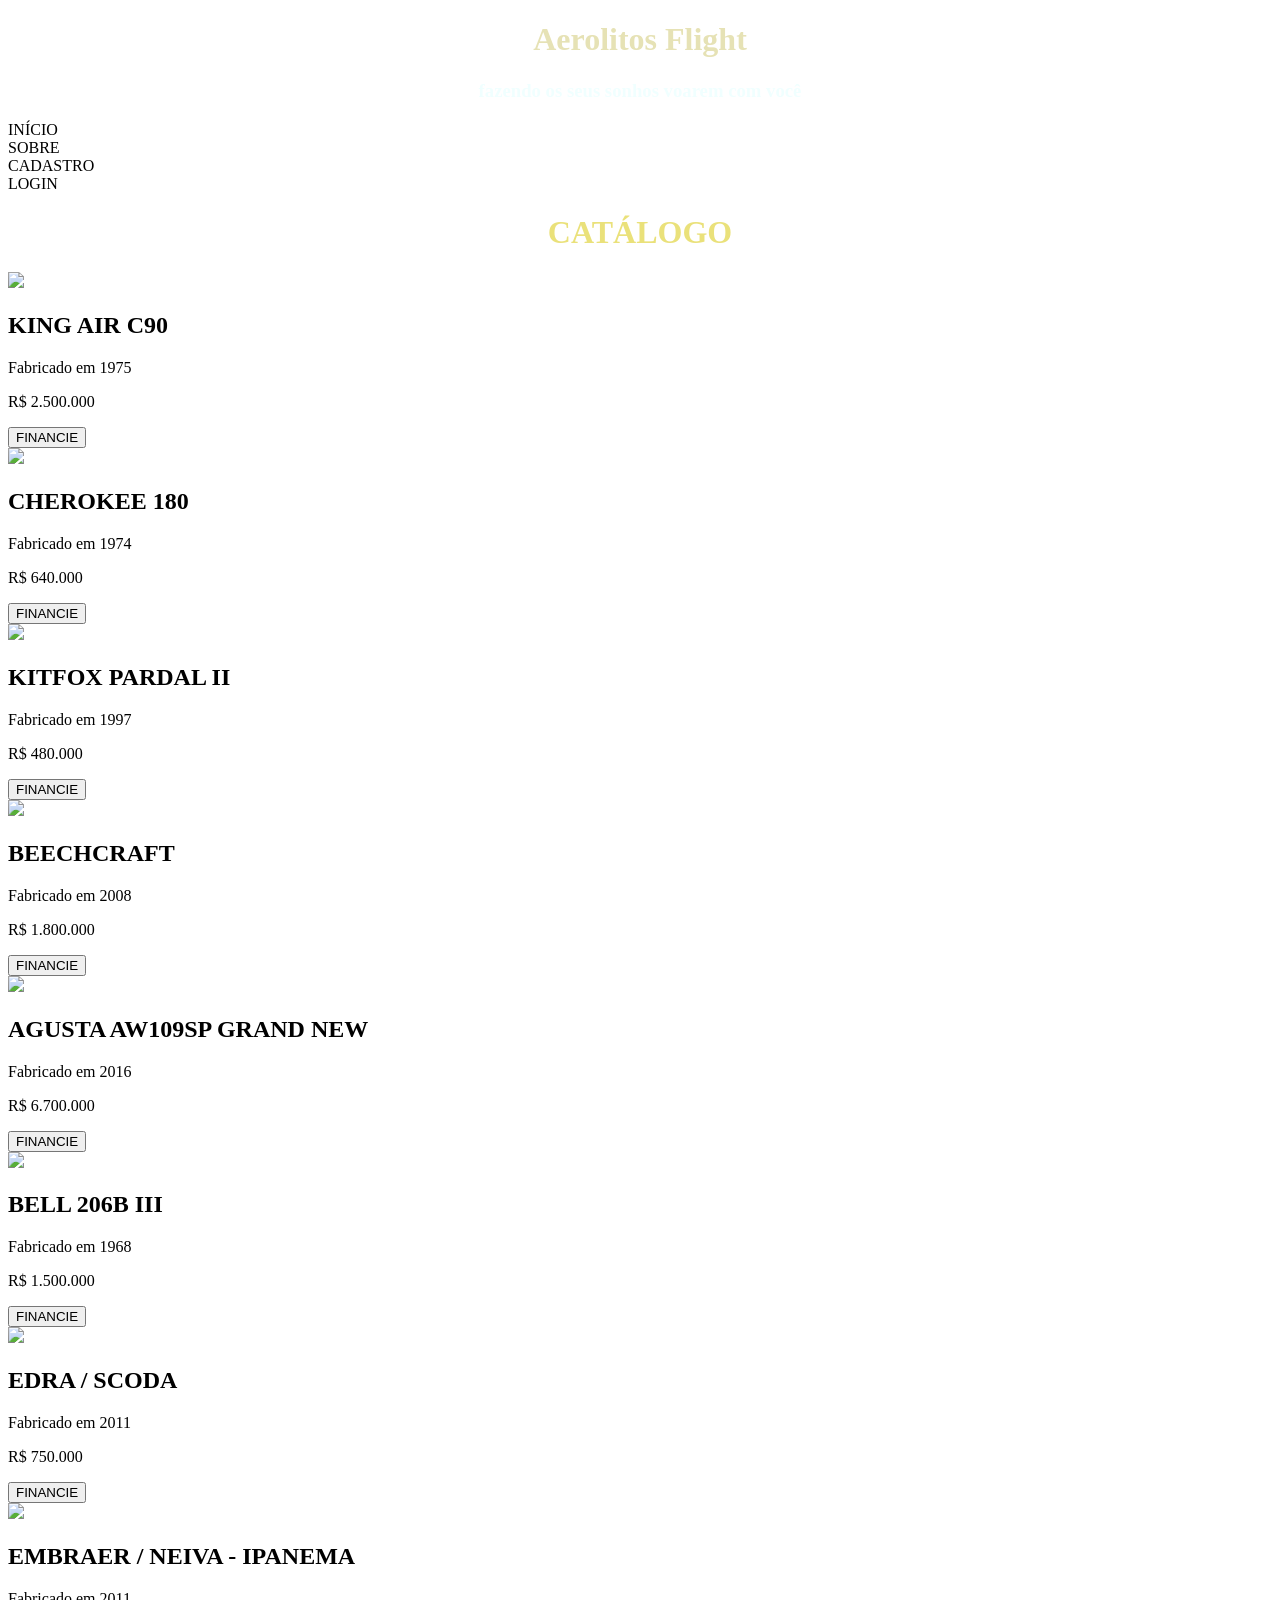
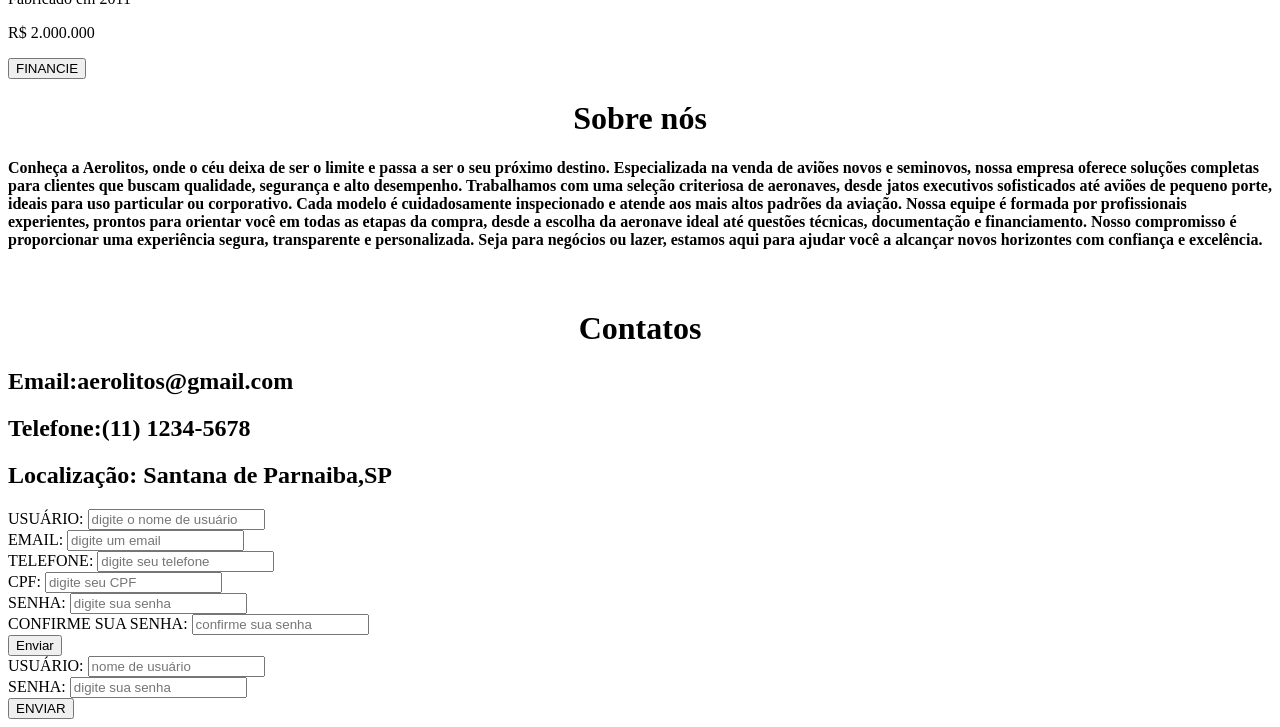
==== index.html @ 1add31f4 "Add files via upload" ====
<!DOCTYPE html>
<html lang="en">
<head>
    <meta charset="UTF-8">
    <meta name="viewport" content="width=device-width, initial-scale=1.0">
    <title>Document</title>
    <link rel="stylesheet" href="css/arte.css">
</head>
<body>
    <header>
    <h1 align="center" style="color: rgb(230, 226, 181);" class="titulo">Aerolitos Flight</h1>
    <h3 align="center" style="color: azure;">fazendo os seus sonhos voarem com você</h3>
    </header>
    

      <!--abas-->
  <div class="tabs">
    <div class="tab active" onclick="openTab(0)">INÍCIO</div>
    <div class="tab" onclick="openTab(1)">SOBRE</div>
    <div class="tab" onclick="openTab(2)">CADASTRO</div>
    <div class="tab" onclick="openTab(3)">LOGIN</div>
  </div>

  <!--aba inicio-->
  <div class="content active">
    <h1 align="center" style="color:rgb(234, 225, 122) ;">CATÁLOGO</h1>
    <div class="container">
  
  <div class="card">
    <img src="img/gr25858.jpg">
    <h2>KING AIR C90</h2>
    <p>Fabricado em 1975</p>
    <p class="preco">R$ 2.500.000</p>
    <a href="compra.html"><button>FINANCIE</button></a>
  </div>

  <div class="card">
    <img src="img/gr25745.jpg">
    <h2>CHEROKEE 180</h2>
    <p>Fabricado em 1974</p>
    <p class="preco">R$ 640.000</p>
    <a href="compra.html"><button>FINANCIE</button></a>
  </div>

  <div class="card">
    <img src="img/gr25797.jpg">
    <h2>KITFOX PARDAL II</h2>
    <p>Fabricado em 1997</p>
    <p class="preco">R$ 480.000</p>
    <a href="compra.html"><button>FINANCIE</button></a>
  </div>

  <div class="card">
    <img src="img/gr25124.jpg">
    <h2>BEECHCRAFT</h2>
    <p>Fabricado em 2008</p>
    <p class="preco">R$ 1.800.000</p>
    <a href="compra.html"><button>FINANCIE</button></a>
  </div>

  <div class="card">
    <img src="img/gr25439.jpg">
    <h2>AGUSTA AW109SP GRAND NEW</h2>
    <p>Fabricado em 2016</p>
    <p class="preco">R$ 6.700.000</p>
    <a href="compra.html"><button>FINANCIE</button></a>
  </div>

  <div class="card">
    <img src="img/gr24384.jpg">
    <h2>BELL 206B III</h2>
    <p>Fabricado em 1968</p>
    <p class="preco">R$ 1.500.000</p>
    <a href="compra.html"><button>FINANCIE</button></a>
  </div>

  <div class="card">
    <img src="img/gr25748.jpg">
    <h2>EDRA / SCODA</h2>
    <p>Fabricado em 2011</p>
    <p class="preco">R$ 750.000</p>
    <a href="compra.html"><button>FINANCIE</button></a>
  </div>

  <div class="card">
    <img src="img/gr25535.jpg">
    <h2>EMBRAER / NEIVA - IPANEMA</h2>
    <p>Fabricado em 2011</p>
    <p class="preco">R$ 2.000.000</p>
    <a href="compra.html"><button>FINANCIE</button></a>
  </div>

</div>
  </div>
  <!--aba sobre-->
  <div class="content">
    <h1 class="sobre_titulo" align="center">Sobre nós</h1>
    <h4>Conheça a Aerolitos, onde o céu deixa de ser o limite e passa a ser o seu próximo destino. Especializada na venda de aviões novos e seminovos, nossa empresa oferece soluções completas para clientes que buscam qualidade, segurança e alto desempenho.

Trabalhamos com uma seleção criteriosa de aeronaves, desde jatos executivos sofisticados até aviões de pequeno porte, ideais para uso particular ou corporativo. Cada modelo é cuidadosamente inspecionado e atende aos mais altos padrões da aviação.

Nossa equipe é formada por profissionais experientes, prontos para orientar você em todas as etapas da compra, desde a escolha da aeronave ideal até questões técnicas, documentação e financiamento. Nosso compromisso é proporcionar uma experiência segura, transparente e personalizada.

Seja para negócios ou lazer, estamos aqui para ajudar você a alcançar novos horizontes com confiança e excelência.</h4><br>

<h1 align="center">Contatos</h1>
<h2>Email:aerolitos@gmail.com</h2>
<h2>Telefone:(11) 1234-5678</h2>
<h2>Localização: Santana de Parnaiba,SP</h2>
  </div>
    <!--aba cadastro-->
  <div class="content">
    <form>
       USUÁRIO: <input type="text" placeholder="digite o nome de usuário"><br>
       EMAIL: <input type="email" placeholder="digite um email"><br>
       TELEFONE: <input type="number" placeholder="digite seu telefone"><br>
       CPF: <input type="number" placeholder="digite seu CPF"><br>
       SENHA: <input type="password" placeholder="digite sua senha"><br>
       CONFIRME SUA SENHA: <input type="password" placeholder="confirme sua senha"><br>

       <input type="submit" value="Enviar">
    </form>
  </div>
  <!--aba login-->
  <div class="content">
    <form>
       USUÁRIO: <input type="text" placeholder="nome de usuário"><br>
       SENHA: <input type="password" placeholder="digite sua senha"><br>
       <input type="submit" value="ENVIAR">
    </form>
  </div>



  <script> function openTab(index) {
      const tabs = document.querySelectorAll('.tab');
      const contents = document.querySelectorAll('.content');

      tabs.forEach(tab => tab.classList.remove('active'));
      contents.forEach(content => content.classList.remove('active'));

      tabs[index].classList.add('active');
      contents[index].classList.add('active');
    }</script>
    
</body>
</html>
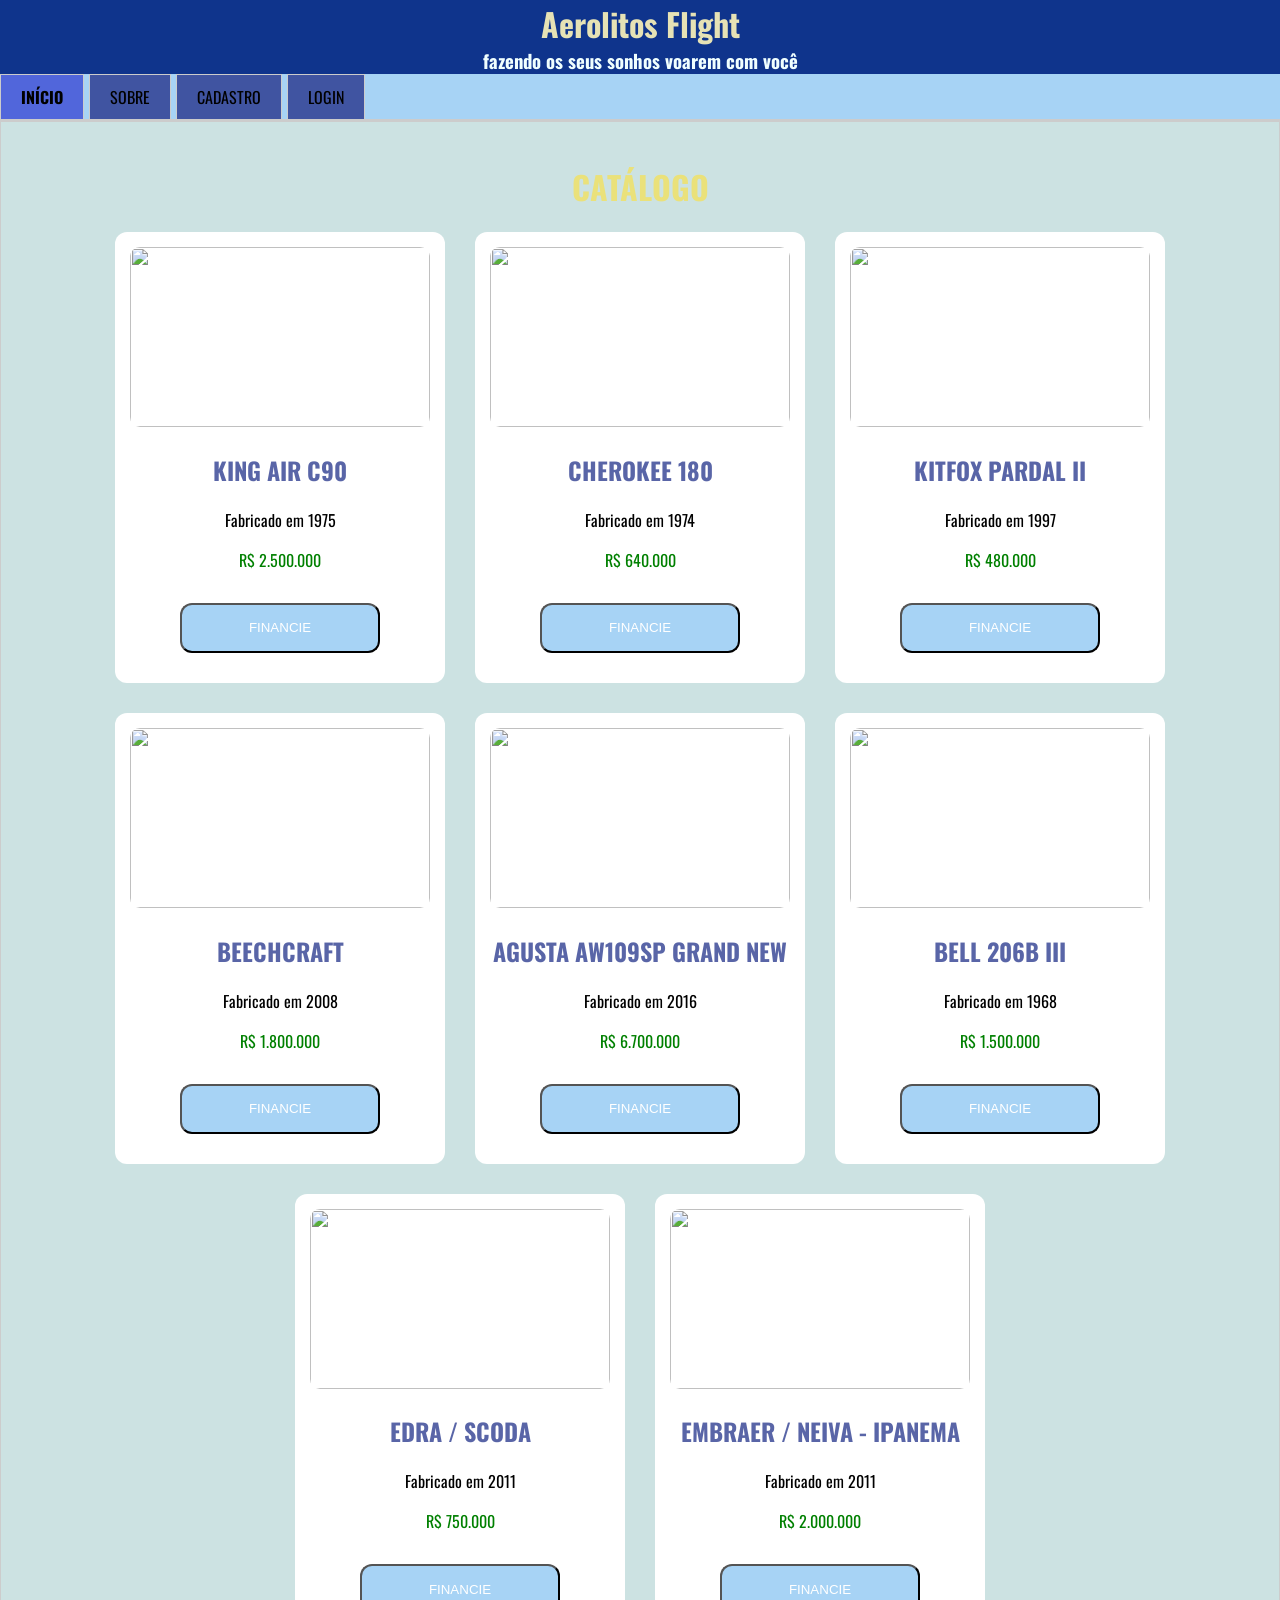
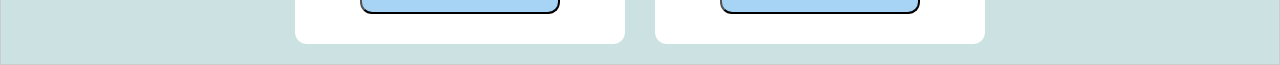
==== commit 848ff348: "Update index.html" ====
--- a/index.html
+++ b/index.html
@@ -4,7 +4,7 @@
     <meta charset="UTF-8">
     <meta name="viewport" content="width=device-width, initial-scale=1.0">
     <title>Document</title>
-    <link rel="stylesheet" href="css/arte.css">
+    <link rel="stylesheet" href="arte.css">
 </head>
 <body>
     <header>
@@ -144,4 +144,4 @@
     }</script>
     
 </body>
-</html>+</html>
--- a/arte.css
+++ b/arte.css
@@ -0,0 +1,81 @@
+@import url('https://fonts.googleapis.com/css2?family=Oswald:wght@200..700&display=swap');
+body {background-color: #A7D3F5;
+    font-family: "Oswald", sans-serif;
+     margin: 0;
+    background-image: url(../img/74945.webp);
+    background-size: auto;}
+header{background-color:#0f348c ;}
+.titulo{margin-top: 0;
+   margin-bottom: 0;}
+h3{margin: 0;}
+
+.tabs {
+      display: flex;
+      cursor: pointer;
+      border-bottom: 2px solid #ccc;
+    }
+
+    .tab {
+      padding: 10px 20px;
+      border: 1px solid #ccc;
+      border-bottom: none;
+      background: #2d3c92d6;
+      margin-right: 5px;
+    }
+
+    .tab.active {
+      background: #5166db;
+      font-weight: bold;
+    }
+
+    .content {
+      border: 1px solid #ccc;
+      padding: 20px;
+      display: none;
+      background-color: rgba(238, 239, 210, 0.526);
+    }
+
+    .content.active {
+      display: block;
+      
+    }
+
+    .tab:hover {background-color: #5c70e4;}
+
+    .card {
+  width: 300px;
+  background: white;
+  border-radius: 12px;
+  padding: 15px;
+  text-align: center;}
+
+   .imagem {display: block;
+  margin-left: auto;
+  margin-right: auto;
+  border-radius: 12px;}
+
+  button {margin: 15px;
+          background-color: #A7D3F5;
+        color: white;
+      height: 50px;
+      width: 200px;
+    border-radius: 12px;
+    cursor: pointer;}
+
+    .container {
+  display: flex;
+  justify-content: center;
+  gap: 30px;
+  flex-wrap: wrap;
+}
+
+.card img {
+  width: 100%;
+  height: 180px;
+  object-fit: cover;
+  border-radius: 10px;}
+
+  .topico {color: #5166db;}
+
+  .preco {color: green;}
+  h2 {color: #394796d6;}
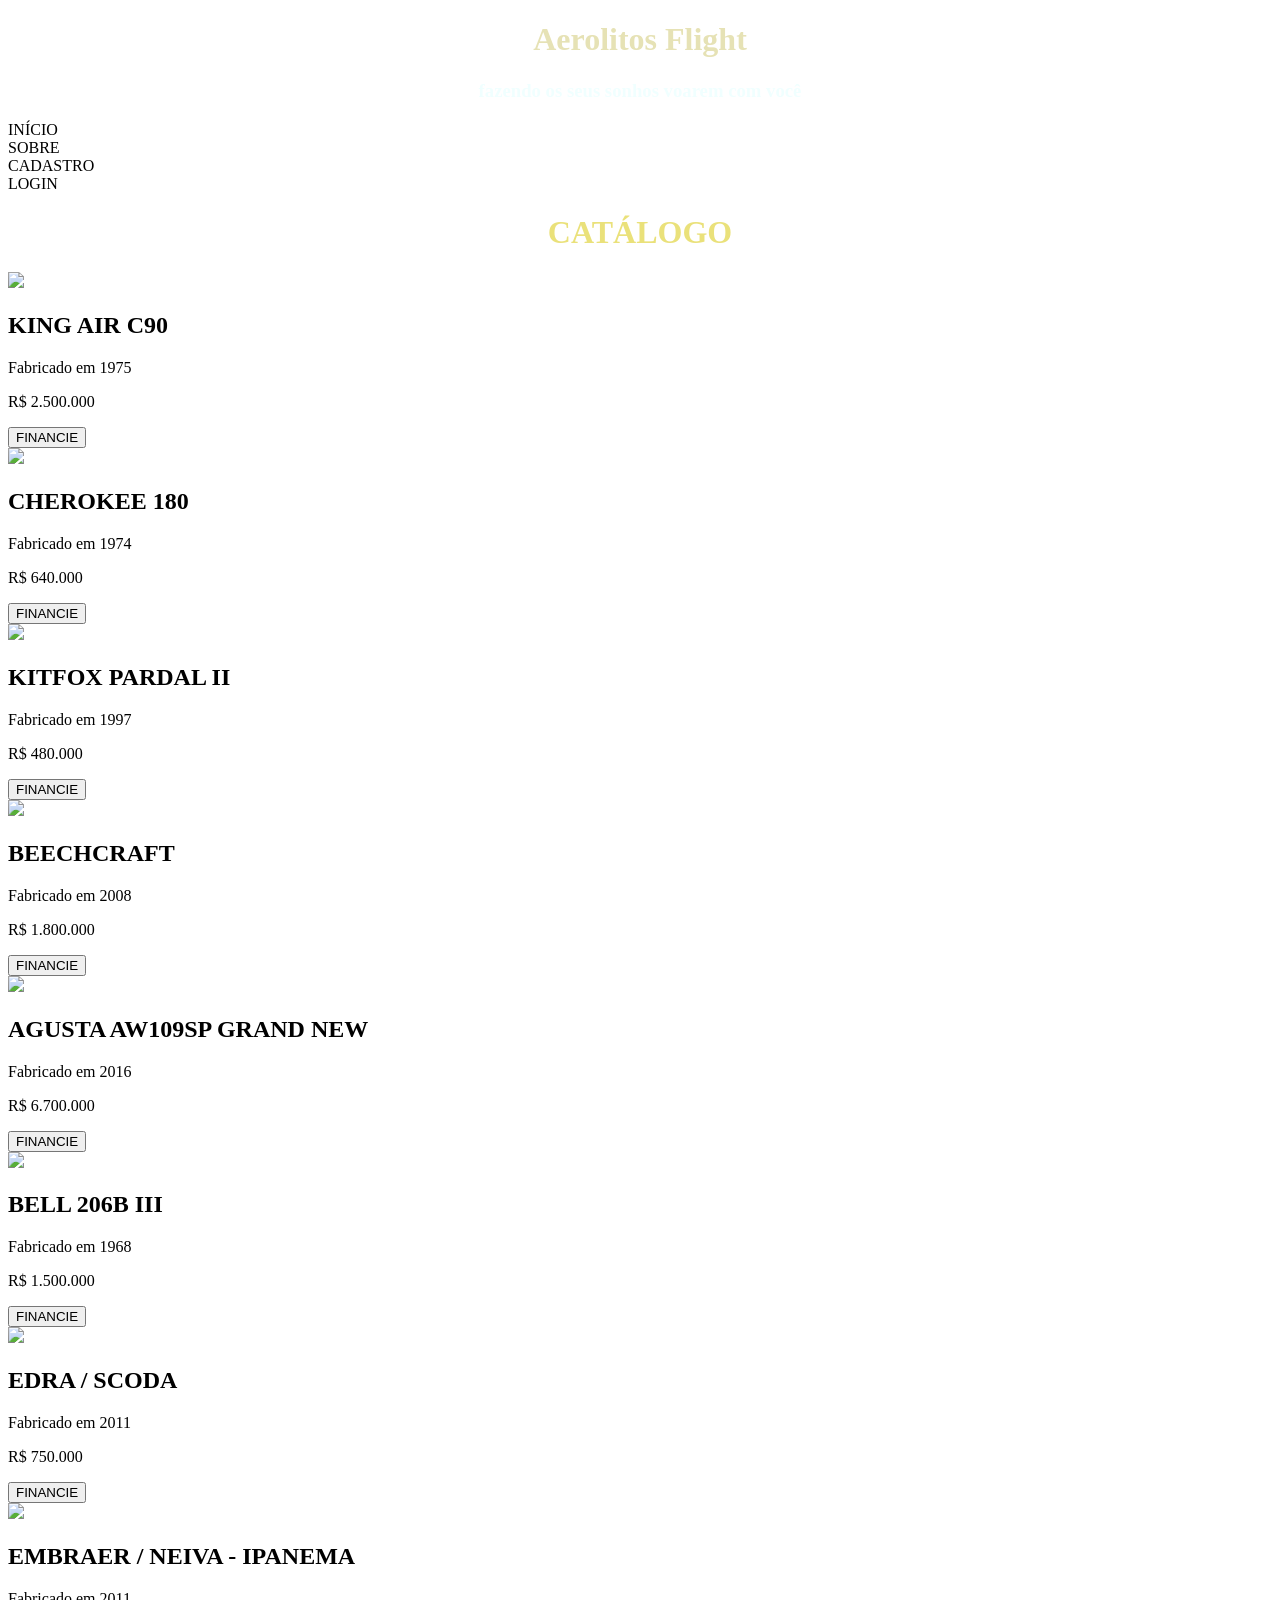
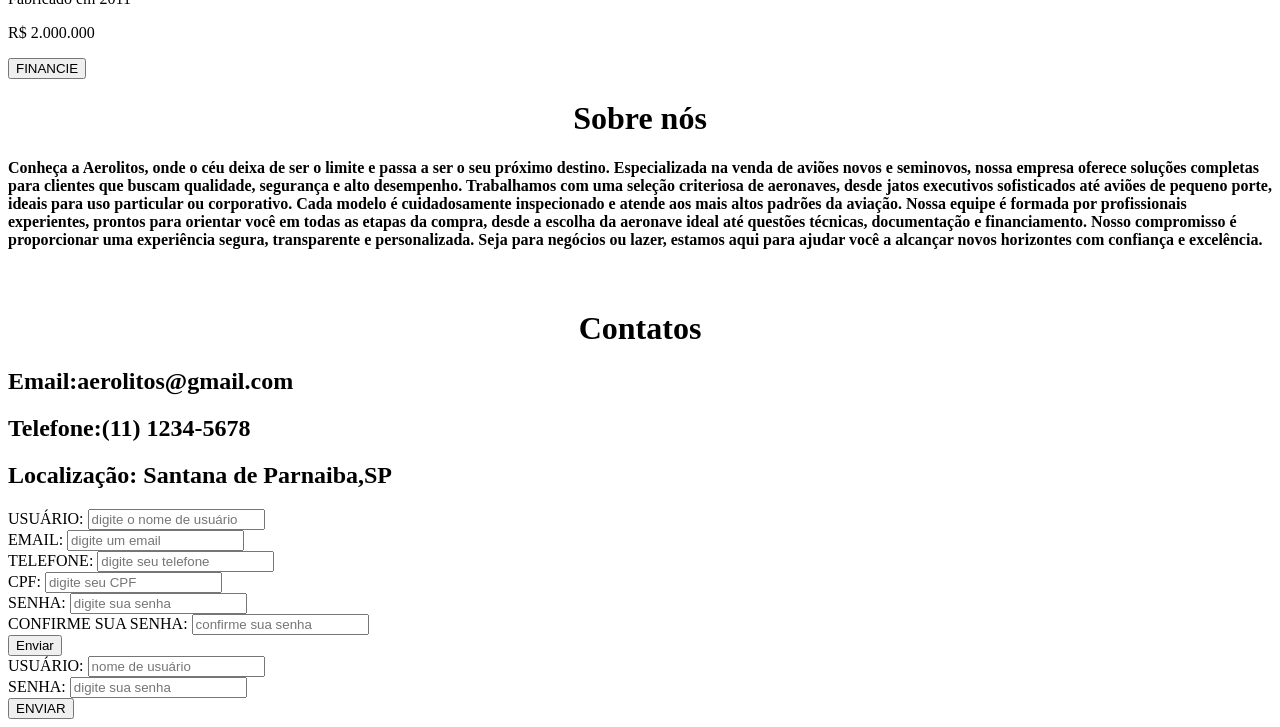
==== commit 4c54c84b: "Update index.html" ====
--- a/index.html
+++ b/index.html
@@ -4,7 +4,7 @@
     <meta charset="UTF-8">
     <meta name="viewport" content="width=device-width, initial-scale=1.0">
     <title>Document</title>
-    <link rel="stylesheet" href="arte.css">
+    <link rel="stylesheet" href="main/arte.css">
 </head>
 <body>
     <header>
@@ -27,7 +27,7 @@
     <div class="container">
   
   <div class="card">
-    <img src="img/gr25858.jpg">
+    <img src="main/gr25858.jpg">
     <h2>KING AIR C90</h2>
     <p>Fabricado em 1975</p>
     <p class="preco">R$ 2.500.000</p>
@@ -35,7 +35,7 @@
   </div>
 
   <div class="card">
-    <img src="img/gr25745.jpg">
+    <img src="main/gr25745.jpg">
     <h2>CHEROKEE 180</h2>
     <p>Fabricado em 1974</p>
     <p class="preco">R$ 640.000</p>
@@ -43,7 +43,7 @@
   </div>
 
   <div class="card">
-    <img src="img/gr25797.jpg">
+    <img src="main/gr25797.jpg">
     <h2>KITFOX PARDAL II</h2>
     <p>Fabricado em 1997</p>
     <p class="preco">R$ 480.000</p>
@@ -51,7 +51,7 @@
   </div>
 
   <div class="card">
-    <img src="img/gr25124.jpg">
+    <img src="main/gr25124.jpg">
     <h2>BEECHCRAFT</h2>
     <p>Fabricado em 2008</p>
     <p class="preco">R$ 1.800.000</p>
@@ -59,7 +59,7 @@
   </div>
 
   <div class="card">
-    <img src="img/gr25439.jpg">
+    <img src="main/gr25439.jpg">
     <h2>AGUSTA AW109SP GRAND NEW</h2>
     <p>Fabricado em 2016</p>
     <p class="preco">R$ 6.700.000</p>
@@ -67,7 +67,7 @@
   </div>
 
   <div class="card">
-    <img src="img/gr24384.jpg">
+    <img src="main/gr24384.jpg">
     <h2>BELL 206B III</h2>
     <p>Fabricado em 1968</p>
     <p class="preco">R$ 1.500.000</p>
@@ -75,7 +75,7 @@
   </div>
 
   <div class="card">
-    <img src="img/gr25748.jpg">
+    <img src="main/gr25748.jpg">
     <h2>EDRA / SCODA</h2>
     <p>Fabricado em 2011</p>
     <p class="preco">R$ 750.000</p>
@@ -83,7 +83,7 @@
   </div>
 
   <div class="card">
-    <img src="img/gr25535.jpg">
+    <img src="main/gr25535.jpg">
     <h2>EMBRAER / NEIVA - IPANEMA</h2>
     <p>Fabricado em 2011</p>
     <p class="preco">R$ 2.000.000</p>
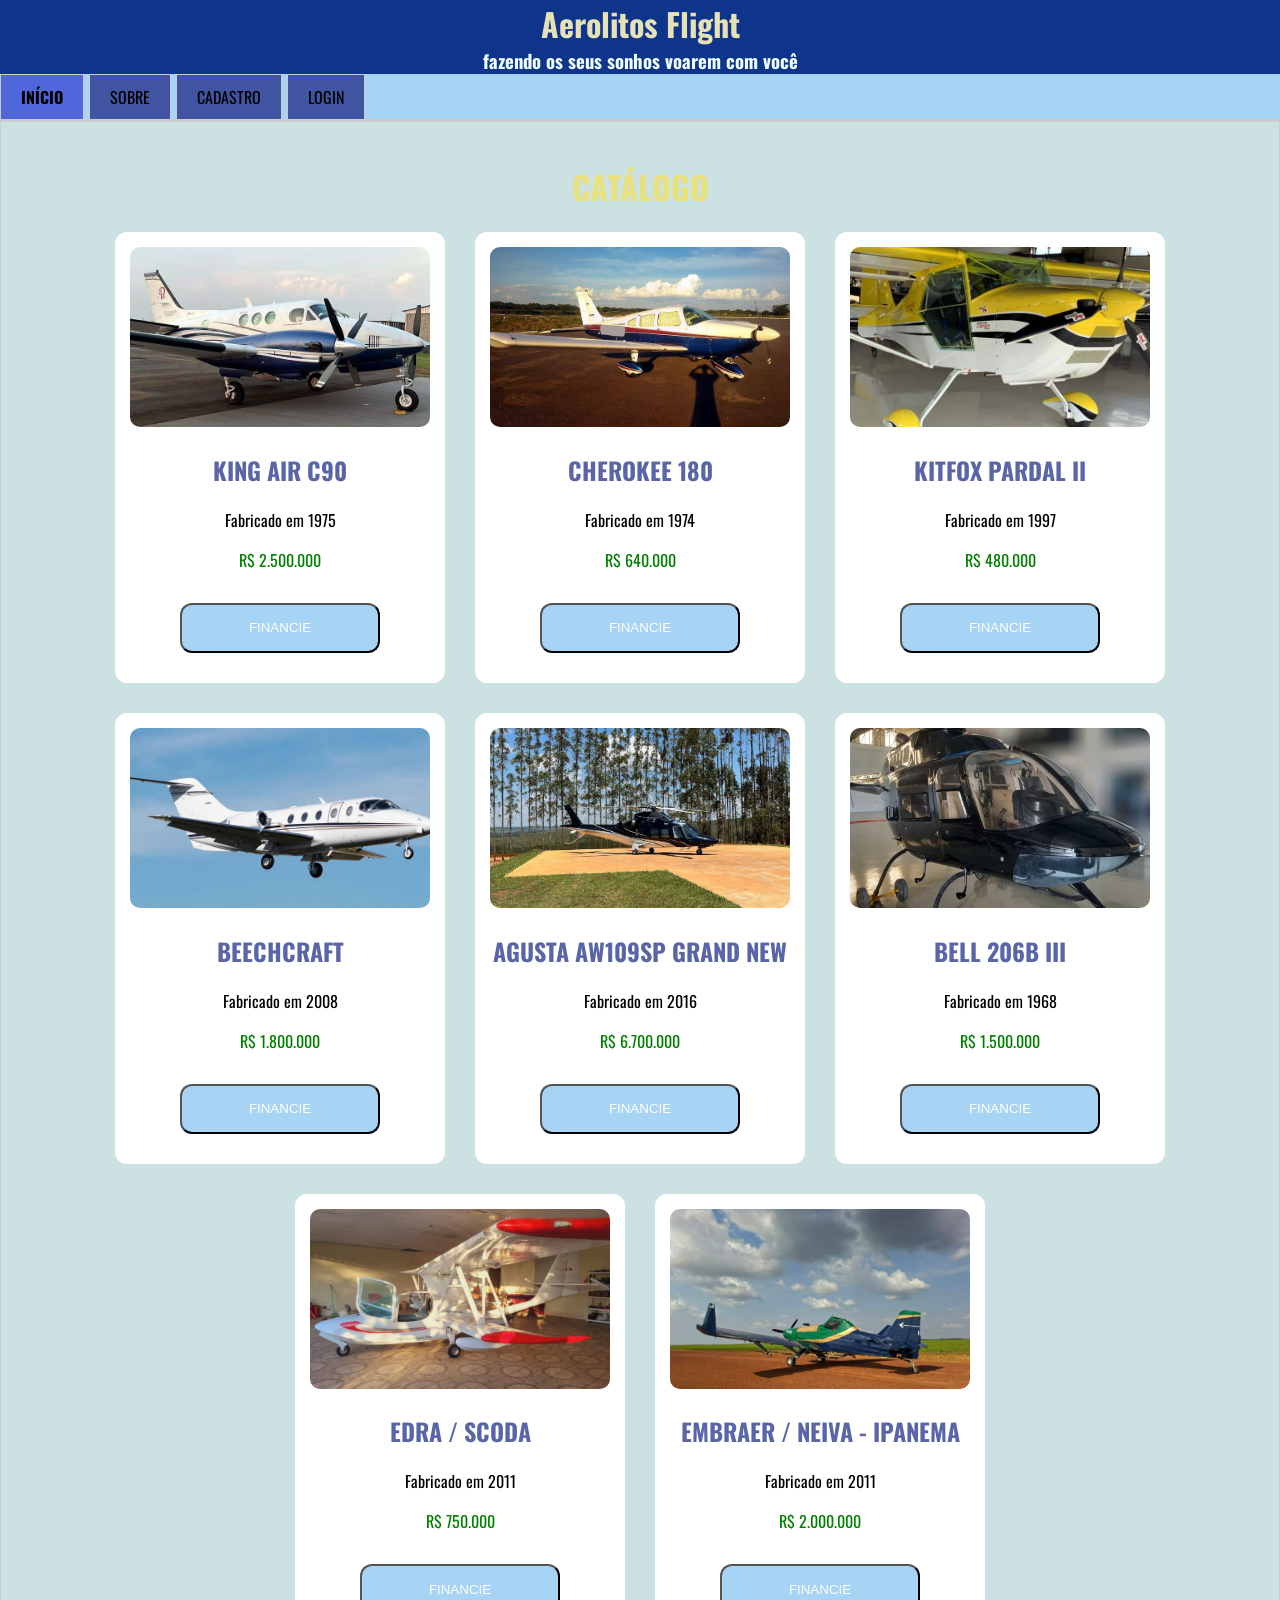
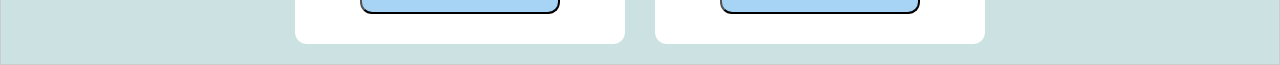
==== commit 663c850f: "Update index.html" ====
--- a/index.html
+++ b/index.html
@@ -4,7 +4,7 @@
     <meta charset="UTF-8">
     <meta name="viewport" content="width=device-width, initial-scale=1.0">
     <title>Document</title>
-    <link rel="stylesheet" href="main/arte.css">
+    <link rel="stylesheet" href="arte.css">
 </head>
 <body>
     <header>
@@ -27,7 +27,7 @@
     <div class="container">
   
   <div class="card">
-    <img src="main/gr25858.jpg">
+    <img src="gr25858.jpg">
     <h2>KING AIR C90</h2>
     <p>Fabricado em 1975</p>
     <p class="preco">R$ 2.500.000</p>
@@ -35,7 +35,7 @@
   </div>
 
   <div class="card">
-    <img src="main/gr25745.jpg">
+    <img src="gr25745.jpg">
     <h2>CHEROKEE 180</h2>
     <p>Fabricado em 1974</p>
     <p class="preco">R$ 640.000</p>
@@ -43,7 +43,7 @@
   </div>
 
   <div class="card">
-    <img src="main/gr25797.jpg">
+    <img src="gr25797.jpg">
     <h2>KITFOX PARDAL II</h2>
     <p>Fabricado em 1997</p>
     <p class="preco">R$ 480.000</p>
@@ -51,7 +51,7 @@
   </div>
 
   <div class="card">
-    <img src="main/gr25124.jpg">
+    <img src="gr25124.jpg">
     <h2>BEECHCRAFT</h2>
     <p>Fabricado em 2008</p>
     <p class="preco">R$ 1.800.000</p>
@@ -59,7 +59,7 @@
   </div>
 
   <div class="card">
-    <img src="main/gr25439.jpg">
+    <img src="gr25439.jpg">
     <h2>AGUSTA AW109SP GRAND NEW</h2>
     <p>Fabricado em 2016</p>
     <p class="preco">R$ 6.700.000</p>
@@ -67,7 +67,7 @@
   </div>
 
   <div class="card">
-    <img src="main/gr24384.jpg">
+    <img src="gr24384.jpg">
     <h2>BELL 206B III</h2>
     <p>Fabricado em 1968</p>
     <p class="preco">R$ 1.500.000</p>
@@ -75,7 +75,7 @@
   </div>
 
   <div class="card">
-    <img src="main/gr25748.jpg">
+    <img src="gr25748.jpg">
     <h2>EDRA / SCODA</h2>
     <p>Fabricado em 2011</p>
     <p class="preco">R$ 750.000</p>
@@ -83,7 +83,7 @@
   </div>
 
   <div class="card">
-    <img src="main/gr25535.jpg">
+    <img src="gr25535.jpg">
     <h2>EMBRAER / NEIVA - IPANEMA</h2>
     <p>Fabricado em 2011</p>
     <p class="preco">R$ 2.000.000</p>
--- a/arte.css
+++ b/arte.css
@@ -0,0 +1,81 @@
+@import url('https://fonts.googleapis.com/css2?family=Oswald:wght@200..700&display=swap');
+body {background-color: #A7D3F5;
+    font-family: "Oswald", sans-serif;
+     margin: 0;
+    background-image: url(../img/74945.webp);
+    background-size: auto;}
+header{background-color:#0f348c ;}
+.titulo{margin-top: 0;
+   margin-bottom: 0;}
+h3{margin: 0;}
+
+.tabs {
+      display: flex;
+      cursor: pointer;
+      border-bottom: 2px solid #ccc;
+    }
+
+    .tab {
+      padding: 10px 20px;
+      border: 1px solid #ccc;
+      border-bottom: none;
+      background: #2d3c92d6;
+      margin-right: 5px;
+    }
+
+    .tab.active {
+      background: #5166db;
+      font-weight: bold;
+    }
+
+    .content {
+      border: 1px solid #ccc;
+      padding: 20px;
+      display: none;
+      background-color: rgba(238, 239, 210, 0.526);
+    }
+
+    .content.active {
+      display: block;
+      
+    }
+
+    .tab:hover {background-color: #5c70e4;}
+
+    .card {
+  width: 300px;
+  background: white;
+  border-radius: 12px;
+  padding: 15px;
+  text-align: center;}
+
+   .imagem {display: block;
+  margin-left: auto;
+  margin-right: auto;
+  border-radius: 12px;}
+
+  button {margin: 15px;
+          background-color: #A7D3F5;
+        color: white;
+      height: 50px;
+      width: 200px;
+    border-radius: 12px;
+    cursor: pointer;}
+
+    .container {
+  display: flex;
+  justify-content: center;
+  gap: 30px;
+  flex-wrap: wrap;
+}
+
+.card img {
+  width: 100%;
+  height: 180px;
+  object-fit: cover;
+  border-radius: 10px;}
+
+  .topico {color: #5166db;}
+
+  .preco {color: green;}
+  h2 {color: #394796d6;}
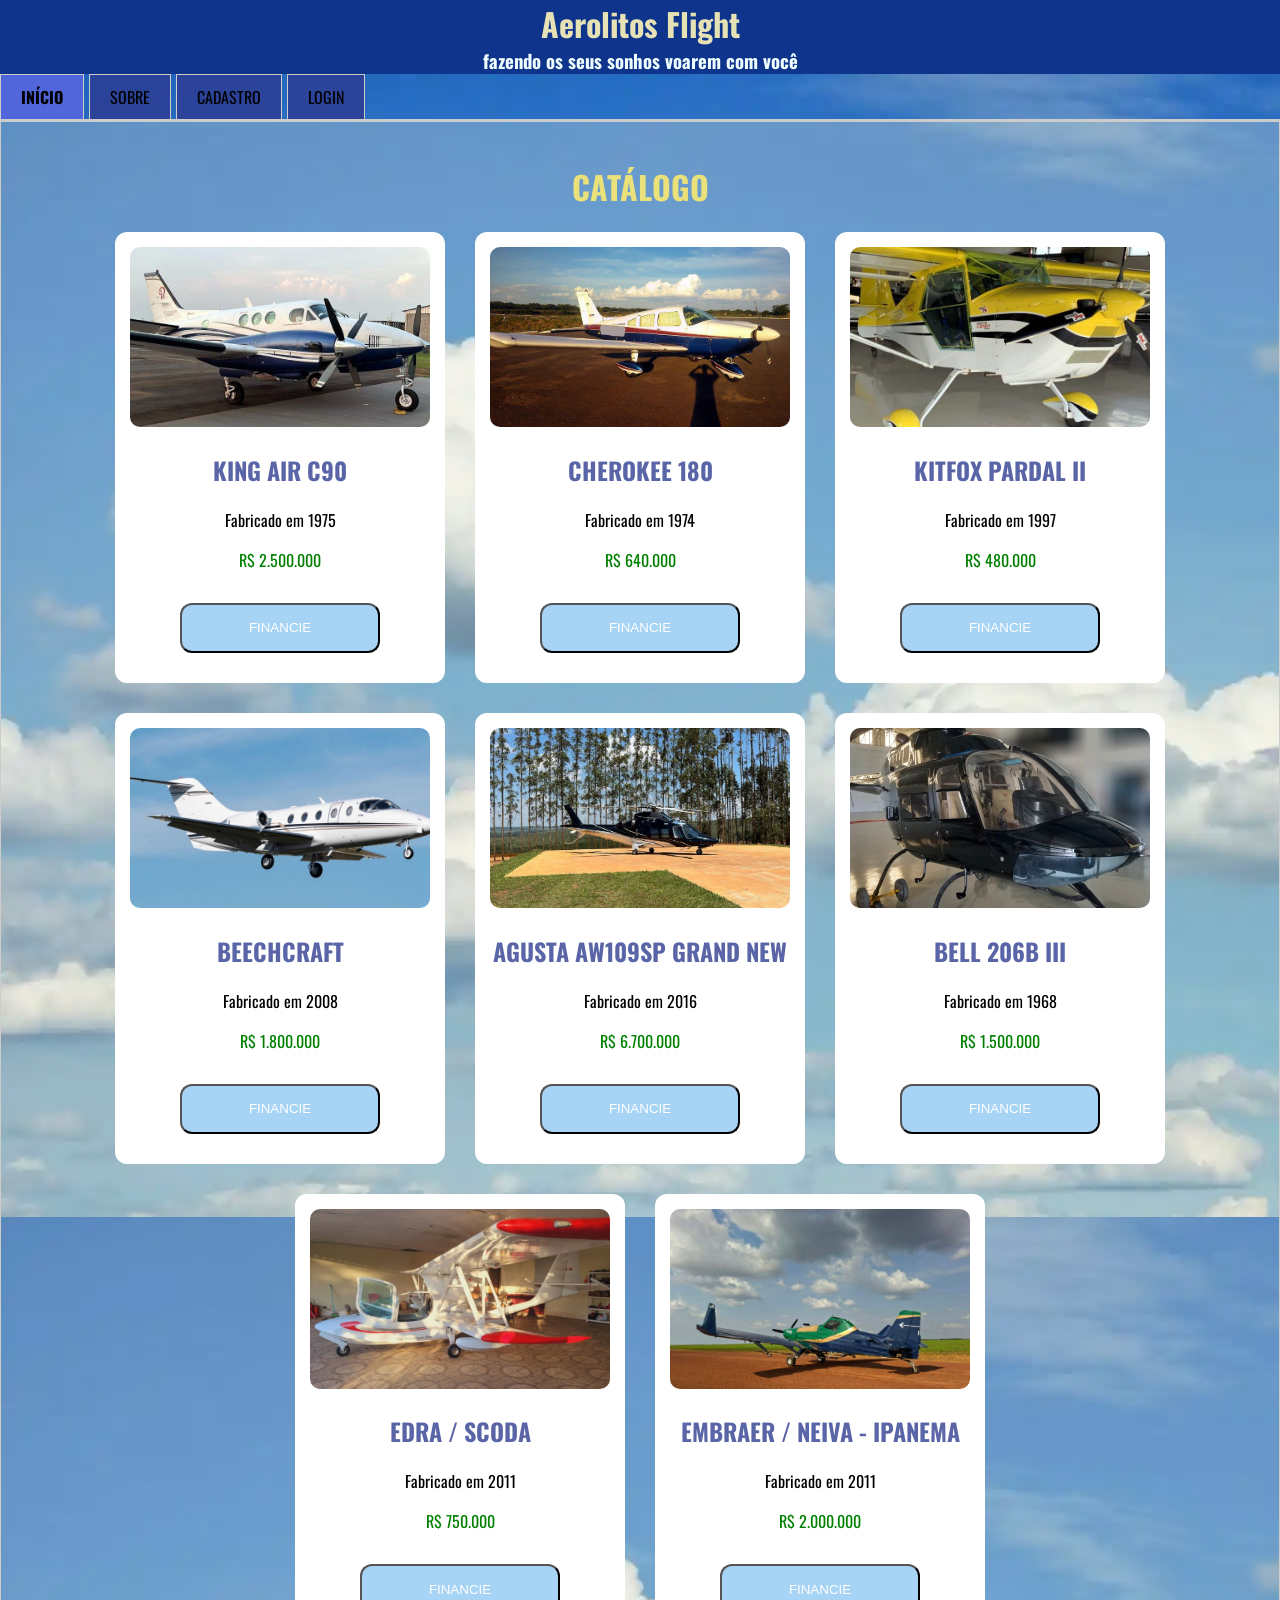
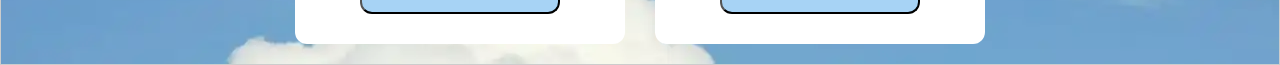
==== commit f8a49f78: "Update index.html" ====
--- a/index.html
+++ b/index.html
@@ -3,7 +3,7 @@
 <head>
     <meta charset="UTF-8">
     <meta name="viewport" content="width=device-width, initial-scale=1.0">
-    <title>Document</title>
+    <title>Aerolitos</title>
     <link rel="stylesheet" href="arte.css">
 </head>
 <body>
--- a/arte.css
+++ b/arte.css
@@ -2,7 +2,7 @@
 body {background-color: #A7D3F5;
     font-family: "Oswald", sans-serif;
      margin: 0;
-    background-image: url(../img/74945.webp);
+    background-image: url(74945.webp);
     background-size: auto;}
 header{background-color:#0f348c ;}
 .titulo{margin-top: 0;
@@ -32,7 +32,7 @@
       border: 1px solid #ccc;
       padding: 20px;
       display: none;
-      background-color: rgba(238, 239, 210, 0.526);
+      background-color: rgba(238, 239, 210, 0.3);
     }
 
     .content.active {
@@ -78,4 +78,4 @@
   .topico {color: #5166db;}
 
   .preco {color: green;}
-  h2 {color: #394796d6;}+  h2 {color: #394796d6;}
